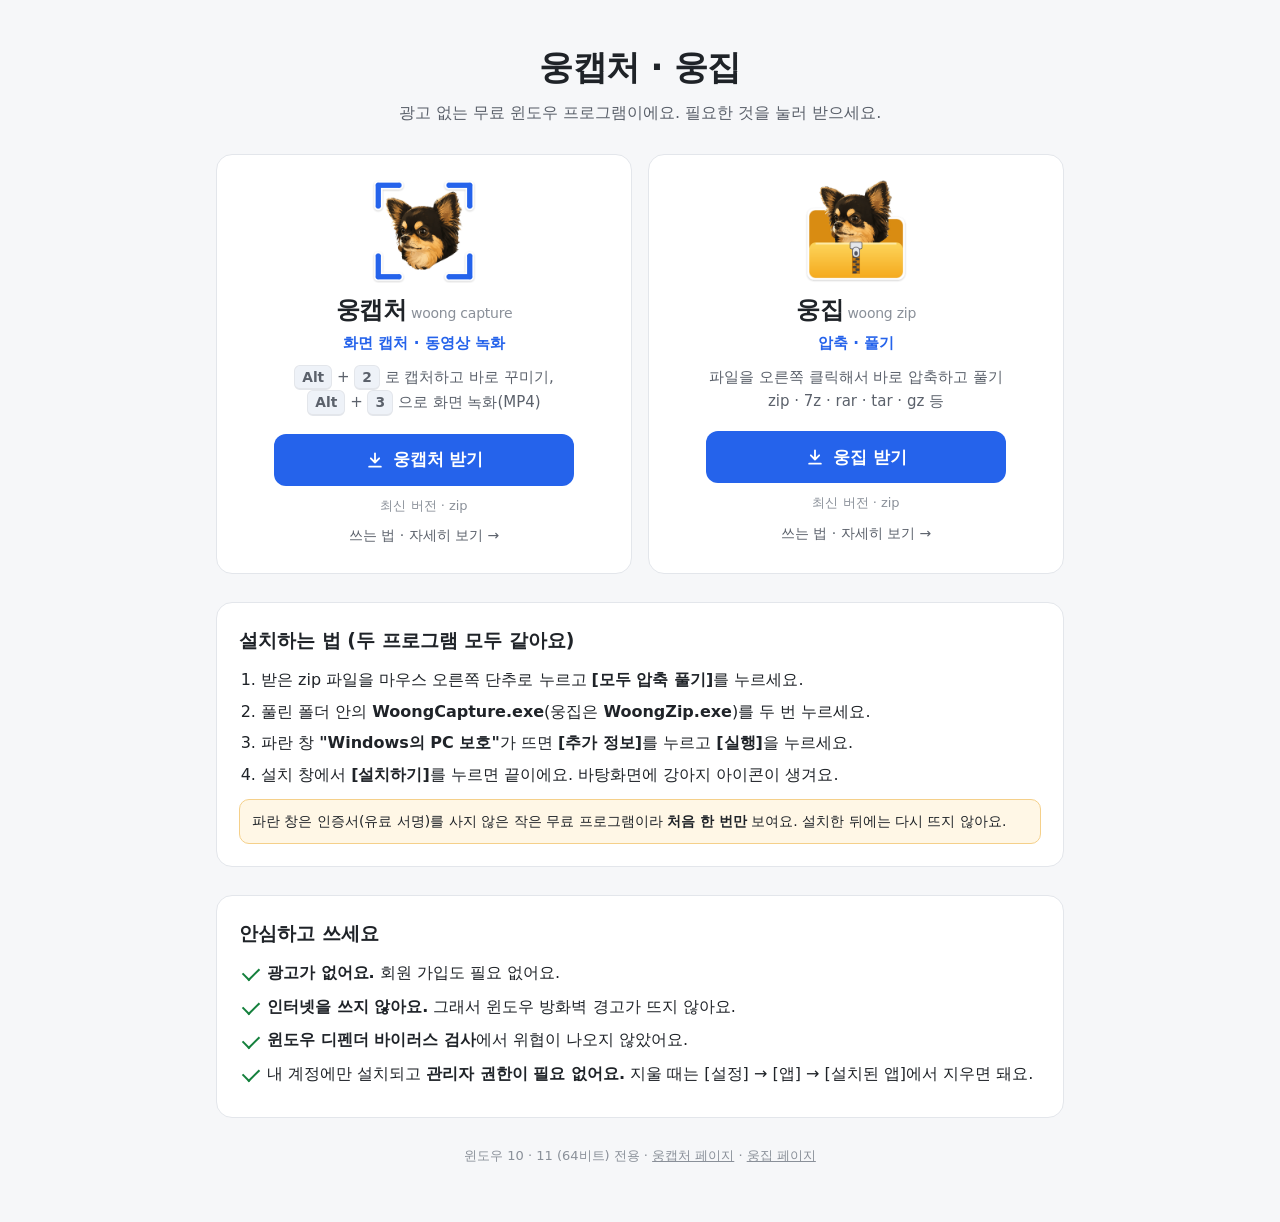
==== index.html @ 1b978e1c "웅캡처 · 웅집 한 곳에서 받는 페이지" ====
<!doctype html>
<html lang="ko">
<head>
<meta charset="utf-8">
<meta name="viewport" content="width=device-width, initial-scale=1">
<title>웅캡처 · 웅집 내려받기</title>
<meta name="description" content="광고 없는 무료 윈도우 프로그램 — 화면 캡처 · 녹화 '웅캡처', 압축 · 풀기 '웅집'">
<meta property="og:title" content="웅캡처 · 웅집 내려받기">
<meta property="og:description" content="광고 없는 무료 윈도우 프로그램 — 화면 캡처 · 녹화, 압축 · 풀기">
<meta property="og:image" content="https://joese0211.github.io/woong/woong-capture.png">
<link rel="icon" href="woong-zip.png">
<style>
:root {
  --bg: #F6F7F9; --card: #FFFFFF; --ink: #1F2328; --sub: #5B616B; --faint: #8A9099;
  --line: #E3E6EB; --accent: #2563EB; --accent-ink: #FFFFFF; --accent-hover: #1D4ED8;
  --soft: #EEF2F8; --ok: #15803D; --warn-bg: #FFF7E6; --warn-line: #F5D08A;
}
@media (prefers-color-scheme: dark) {
  :root:not([data-theme="light"]) {
    --bg: #15171A; --card: #1E2125; --ink: #ECEEF1; --sub: #AEB4BD; --faint: #858C96;
    --line: #2E3238; --accent: #4C82F7; --accent-ink: #FFFFFF; --accent-hover: #3B6FE0;
    --soft: #252A31; --ok: #4ADE80; --warn-bg: #2A2416; --warn-line: #6B5420;
  }
}
:root[data-theme="dark"] {
  --bg: #15171A; --card: #1E2125; --ink: #ECEEF1; --sub: #AEB4BD; --faint: #858C96;
  --line: #2E3238; --accent: #4C82F7; --accent-ink: #FFFFFF; --accent-hover: #3B6FE0;
  --soft: #252A31; --ok: #4ADE80; --warn-bg: #2A2416; --warn-line: #6B5420;
}
* { box-sizing: border-box; }
html { -webkit-text-size-adjust: 100%; }
body {
  margin: 0; background: var(--bg); color: var(--ink);
  font-family: "Pretendard", "Malgun Gothic", "Apple SD Gothic Neo", system-ui, sans-serif;
  line-height: 1.6; word-break: keep-all; overflow-wrap: anywhere;
}
main { max-width: 880px; margin: 0 auto; padding: 40px 16px 56px; }
header { text-align: center; margin-bottom: 28px; }
h1 { font-size: clamp(26px, 5vw, 34px); margin: 0 0 6px; letter-spacing: -0.02em; }
.lead { color: var(--sub); margin: 0; font-size: 16px; }
.cards { display: grid; grid-template-columns: repeat(auto-fit, minmax(280px, 1fr)); gap: 16px; }
.card {
  background: var(--card); border: 1px solid var(--line); border-radius: 16px; padding: 24px 22px 20px;
  display: flex; flex-direction: column; align-items: center; text-align: center;
}
.card img { width: 104px; height: 104px; margin-bottom: 8px; }
.card h2 { margin: 0; font-size: 24px; letter-spacing: -0.01em; }
.card h2 small { font-size: 14px; color: var(--faint); font-weight: 500; margin-left: 4px; }
.what { margin: 2px 0 10px; color: var(--accent); font-weight: 700; font-size: 15px; }
.desc { margin: 0 0 18px; color: var(--sub); font-size: 15px; }
.btn {
  display: inline-flex; align-items: center; justify-content: center; gap: 8px; width: 100%; max-width: 300px;
  min-height: 52px; padding: 12px 20px; border-radius: 12px; background: var(--accent); color: var(--accent-ink);
  font-size: 17px; font-weight: 700; text-decoration: none; transition: background .15s;
}
.btn:hover { background: var(--accent-hover); }
.btn:focus-visible, .more:focus-visible { outline: 3px solid var(--accent); outline-offset: 3px; }
.btn svg { width: 20px; height: 20px; flex: none; }
.meta { margin: 10px 0 2px; font-size: 13px; color: var(--faint); min-height: 1.6em; }
.more { font-size: 14px; color: var(--sub); text-decoration: none; padding: 6px 4px; }
.more:hover { color: var(--accent); text-decoration: underline; }
section { margin-top: 28px; background: var(--card); border: 1px solid var(--line); border-radius: 16px; padding: 22px; }
section h3 { margin: 0 0 12px; font-size: 19px; }
ol { margin: 0; padding-left: 22px; }
ol li { margin: 6px 0; }
kbd, .key {
  display: inline-block; padding: 0 7px; border: 1px solid var(--line); border-bottom-width: 2px; border-radius: 6px;
  background: var(--soft); font-family: inherit; font-size: 0.92em; font-weight: 600;
}
.exe { font-weight: 700; }
.note { margin: 12px 0 0; padding: 10px 12px; border-radius: 10px; background: var(--warn-bg);
  border: 1px solid var(--warn-line); font-size: 14px; color: var(--ink); }
ul.safe { list-style: none; margin: 0; padding: 0; }
ul.safe li { position: relative; padding-left: 28px; margin: 8px 0; }
ul.safe li::before {
  content: ""; position: absolute; left: 4px; top: 0.45em; width: 14px; height: 8px;
  border-left: 2.5px solid var(--ok); border-bottom: 2.5px solid var(--ok); transform: rotate(-45deg);
}
.mobile { display: none; margin: 0 0 18px; }
footer { margin-top: 28px; text-align: center; color: var(--faint); font-size: 13px; }
footer a { color: inherit; }
@media (max-width: 480px) {
  main { padding-top: 28px; }
  .card { padding: 20px 16px 16px; }
  section { padding: 18px 16px; }
}
</style>
</head>
<body>
<main>
  <header>
    <h1>웅캡처 · 웅집</h1>
    <p class="lead">광고 없는 무료 윈도우 프로그램이에요. 필요한 것을 눌러 받으세요.</p>
  </header>

  <p class="note mobile" id="mobile">휴대폰에서는 설치할 수 없어요. <b>PC(윈도우 10 · 11)</b>에서 이 페이지를 열어 받아 주세요.</p>

  <div class="cards">
    <article class="card">
      <img src="woong-capture.png" alt="웅캡처 아이콘 — 치와와와 캡처 테두리">
      <h2>웅캡처<small>woong capture</small></h2>
      <p class="what">화면 캡처 · 동영상 녹화</p>
      <p class="desc"><span class="key">Alt</span> + <span class="key">2</span> 로 캡처하고 바로 꾸미기,<br>
        <span class="key">Alt</span> + <span class="key">3</span> 으로 화면 녹화(MP4)</p>
      <a class="btn" href="https://github.com/joese0211/woong-capture/raw/main/download/woong-capture-windows.zip">
        <svg viewBox="0 0 24 24" fill="none" stroke="currentColor" stroke-width="2.2" stroke-linecap="round" stroke-linejoin="round" aria-hidden="true"><path d="M12 4v11M7 10l5 5 5-5M5 20h14"/></svg>
        웅캡처 받기</a>
      <p class="meta" id="meta-capture">최신 버전 · zip</p>
      <a class="more" href="https://github.com/joese0211/woong-capture">쓰는 법 · 자세히 보기 →</a>
    </article>

    <article class="card">
      <img src="woong-zip.png" alt="웅집 아이콘 — 지퍼 달린 노란 폴더 속 치와와">
      <h2>웅집<small>woong zip</small></h2>
      <p class="what">압축 · 풀기</p>
      <p class="desc">파일을 오른쪽 클릭해서 바로 압축하고 풀기<br>zip · 7z · rar · tar · gz 등</p>
      <a class="btn" href="https://github.com/joese0211/woong-zip/raw/main/download/woong-zip-windows.zip">
        <svg viewBox="0 0 24 24" fill="none" stroke="currentColor" stroke-width="2.2" stroke-linecap="round" stroke-linejoin="round" aria-hidden="true"><path d="M12 4v11M7 10l5 5 5-5M5 20h14"/></svg>
        웅집 받기</a>
      <p class="meta" id="meta-zip">최신 버전 · zip</p>
      <a class="more" href="https://github.com/joese0211/woong-zip">쓰는 법 · 자세히 보기 →</a>
    </article>
  </div>

  <section>
    <h3>설치하는 법 (두 프로그램 모두 같아요)</h3>
    <ol>
      <li>받은 zip 파일을 마우스 오른쪽 단추로 누르고 <b>[모두 압축 풀기]</b>를 누르세요.</li>
      <li>풀린 폴더 안의 <span class="exe">WoongCapture.exe</span>(웅집은 <span class="exe">WoongZip.exe</span>)를 두 번 누르세요.</li>
      <li>파란 창 <b>"Windows의 PC 보호"</b>가 뜨면 <b>[추가 정보]</b>를 누르고 <b>[실행]</b>을 누르세요.</li>
      <li>설치 창에서 <b>[설치하기]</b>를 누르면 끝이에요. 바탕화면에 강아지 아이콘이 생겨요.</li>
    </ol>
    <p class="note">파란 창은 인증서(유료 서명)를 사지 않은 작은 무료 프로그램이라 <b>처음 한 번만</b> 보여요. 설치한 뒤에는 다시 뜨지 않아요.</p>
  </section>

  <section>
    <h3>안심하고 쓰세요</h3>
    <ul class="safe">
      <li><b>광고가 없어요.</b> 회원 가입도 필요 없어요.</li>
      <li><b>인터넷을 쓰지 않아요.</b> 그래서 윈도우 방화벽 경고가 뜨지 않아요.</li>
      <li><b>윈도우 디펜더 바이러스 검사</b>에서 위협이 나오지 않았어요.</li>
      <li>내 계정에만 설치되고 <b>관리자 권한이 필요 없어요.</b> 지울 때는 [설정] → [앱] → [설치된 앱]에서 지우면 돼요.</li>
    </ul>
  </section>

  <footer>
    윈도우 10 · 11 (64비트) 전용 ·
    <a href="https://github.com/joese0211/woong-capture">웅캡처 페이지</a> ·
    <a href="https://github.com/joese0211/woong-zip">웅집 페이지</a>
  </footer>
</main>
<script>
// 휴대폰으로 열면 'PC에서 받아 주세요' 안내를 보여 준다
if (/Android|iPhone|iPad|iPod|Mobile/i.test(navigator.userAgent)) {
  document.getElementById("mobile").style.display = "block";
}
// 버전 · 크기는 각 프로그램 페이지(README)에서 그때그때 읽어 온다 — 새 버전을 올려도 이 페이지는 고칠 필요 없음
[["woong-capture", "웅캡처", "meta-capture"], ["woong-zip", "웅집", "meta-zip"]].forEach(function (a) {
  fetch("https://raw.githubusercontent.com/joese0211/" + a[0] + "/main/README.md", { cache: "no-store" })
    .then(function (r) { return r.ok ? r.text() : ""; })
    .then(function (t) {
      var m = t.match(new RegExp(a[1] + " ([0-9.]+) 내려받기 \\(zip, ([0-9.]+ ?MB)\\)"));
      if (m) document.getElementById(a[2]).textContent = "버전 " + m[1] + " · " + m[2] + " · zip";
    })
    .catch(function () {});
});
</script>
</body>
</html>
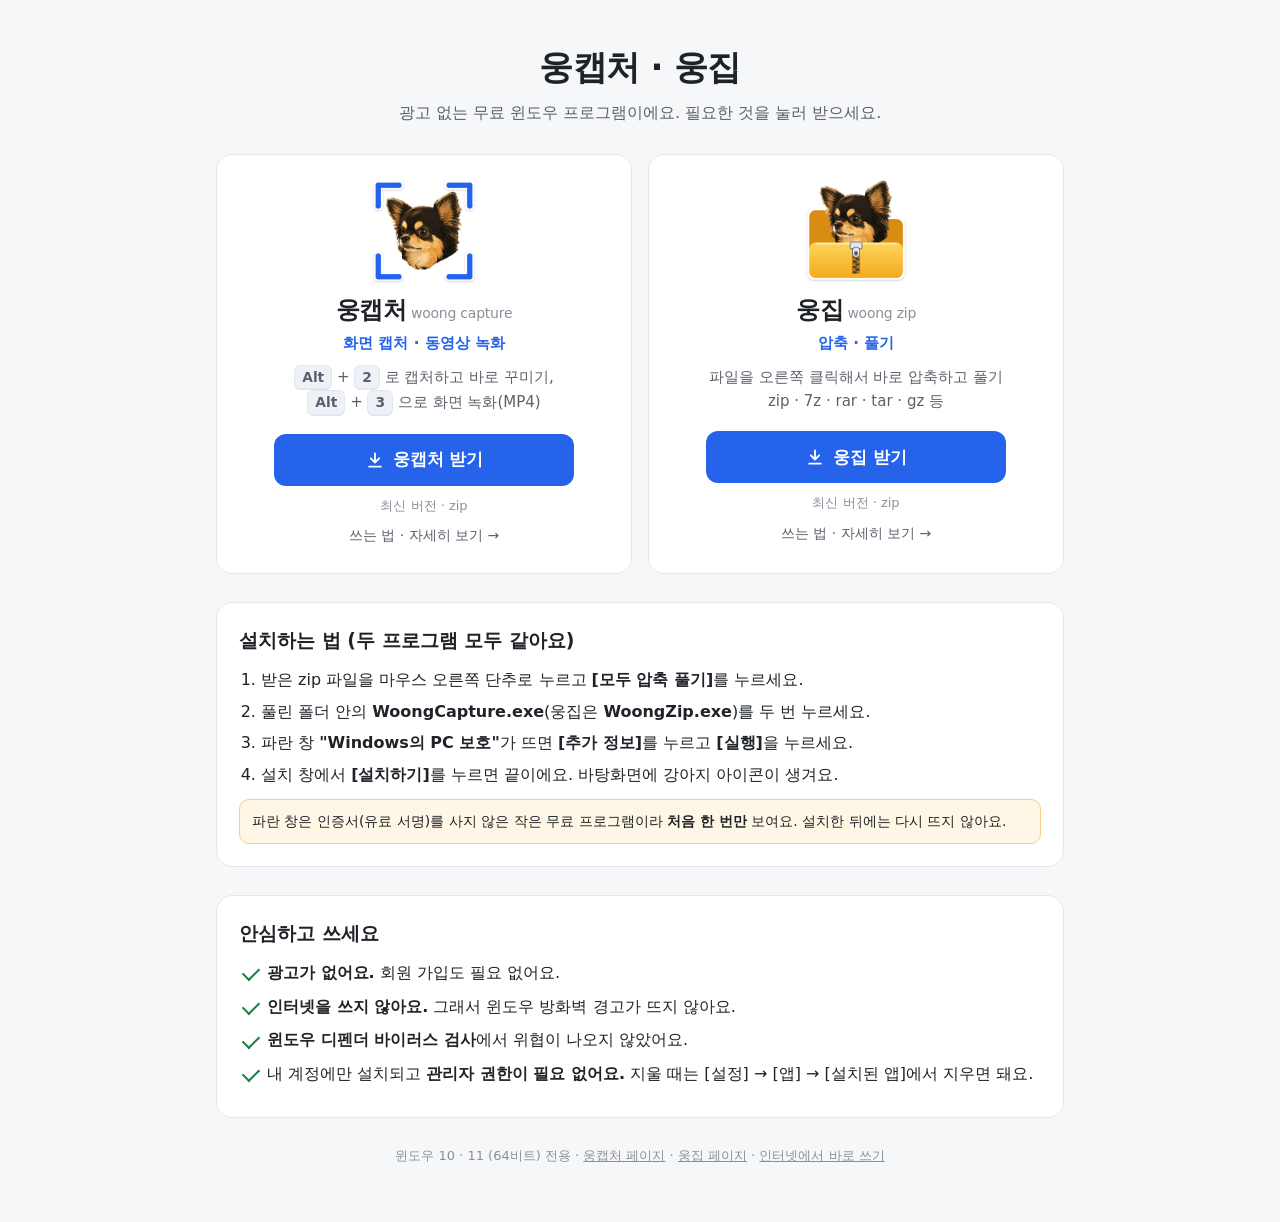
==== commit c503edbd: "웅 인터넷판(web/) 1차 공개: 웅PDF · 웅집 · 웅누끼 · 웅캡처 꾸미기 · 웅3D (빌드 결과만, 소스맵 없음) + 받기 페이지에 링크 한 줄" ====
--- a/index.html
+++ b/index.html
@@ -114,7 +114,7 @@
       <h2>웅집<small>woong zip</small></h2>
       <p class="what">압축 · 풀기</p>
       <p class="desc">파일을 오른쪽 클릭해서 바로 압축하고 풀기<br>zip · 7z · rar · tar · gz 등</p>
-      <a class="btn" href="https://github.com/joese0211/woong-zip/raw/main/download/woong-zip-windows.zip">
+      <a class="btn" href="https://github.com/joese0211/woongtools/releases/download/zip-v1.3.2/WoongZip-1.3.2-windows.zip">
         <svg viewBox="0 0 24 24" fill="none" stroke="currentColor" stroke-width="2.2" stroke-linecap="round" stroke-linejoin="round" aria-hidden="true"><path d="M12 4v11M7 10l5 5 5-5M5 20h14"/></svg>
         웅집 받기</a>
       <p class="meta" id="meta-zip">최신 버전 · zip</p>
@@ -146,7 +146,8 @@
   <footer>
     윈도우 10 · 11 (64비트) 전용 ·
     <a href="https://github.com/joese0211/woong-capture">웅캡처 페이지</a> ·
-    <a href="https://github.com/joese0211/woong-zip">웅집 페이지</a>
+    <a href="https://github.com/joese0211/woong-zip">웅집 페이지</a> ·
+    <a href="web/">인터넷에서 바로 쓰기</a>
   </footer>
 </main>
 <script>
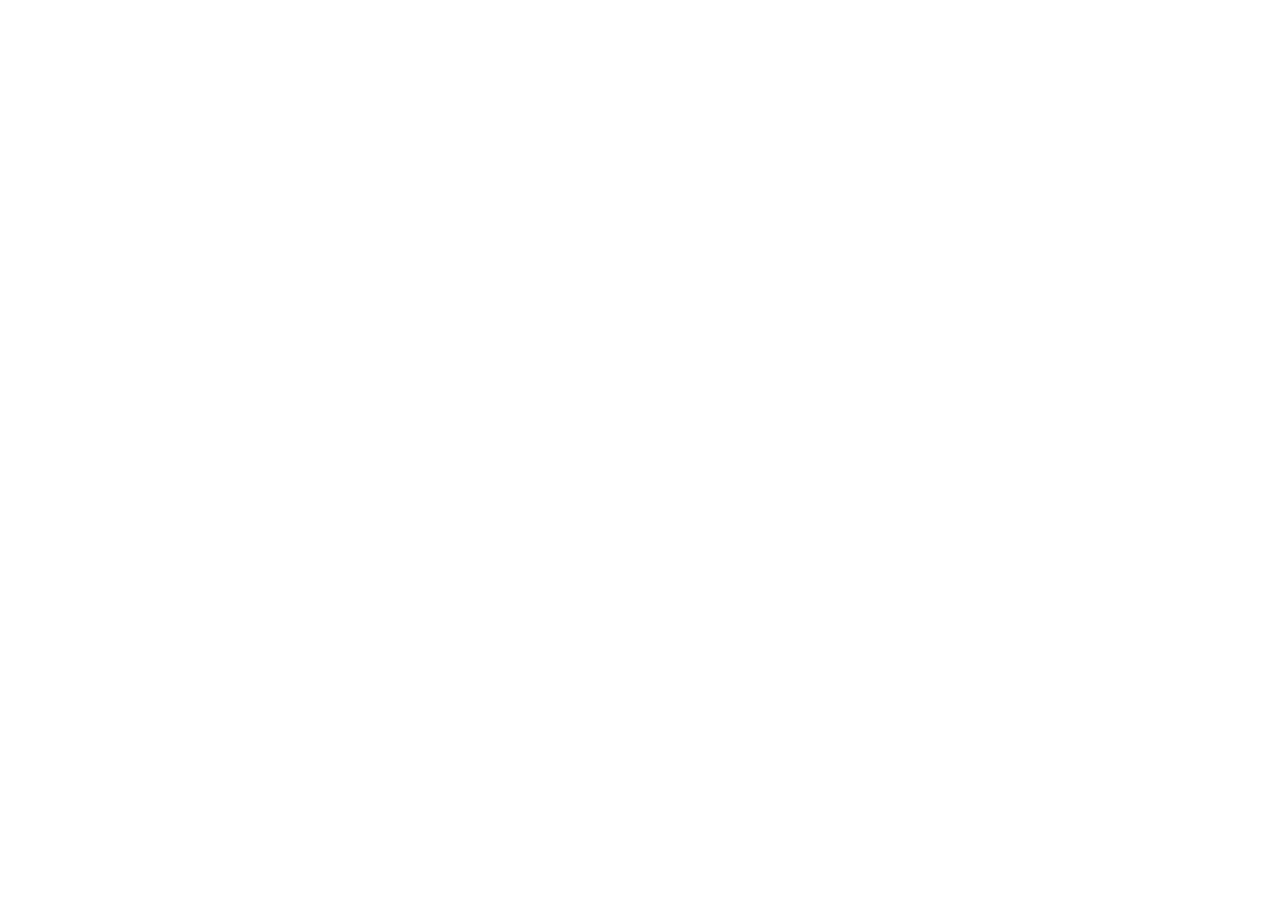
==== commit 33d5fc00: "웅툴즈 바로쓰기 전체 QA 고침 반영(웅PDF · 웅집 · 웅누끼 가속 파일 · 캡처 꾸미기 · 웅HWP) · pdfjs 글자표 추가 · 옛 jsep 지움 · .nojekyll ·" ====
--- a/index.html
+++ b/index.html
@@ -3,168 +3,12 @@
 <head>
 <meta charset="utf-8">
 <meta name="viewport" content="width=device-width, initial-scale=1">
-<title>웅캡처 · 웅집 내려받기</title>
-<meta name="description" content="광고 없는 무료 윈도우 프로그램 — 화면 캡처 · 녹화 '웅캡처', 압축 · 풀기 '웅집'">
-<meta property="og:title" content="웅캡처 · 웅집 내려받기">
-<meta property="og:description" content="광고 없는 무료 윈도우 프로그램 — 화면 캡처 · 녹화, 압축 · 풀기">
-<meta property="og:image" content="https://joese0211.github.io/woong/woong-capture.png">
-<link rel="icon" href="woong-zip.png">
-<style>
-:root {
-  --bg: #F6F7F9; --card: #FFFFFF; --ink: #1F2328; --sub: #5B616B; --faint: #8A9099;
-  --line: #E3E6EB; --accent: #2563EB; --accent-ink: #FFFFFF; --accent-hover: #1D4ED8;
-  --soft: #EEF2F8; --ok: #15803D; --warn-bg: #FFF7E6; --warn-line: #F5D08A;
-}
-@media (prefers-color-scheme: dark) {
-  :root:not([data-theme="light"]) {
-    --bg: #15171A; --card: #1E2125; --ink: #ECEEF1; --sub: #AEB4BD; --faint: #858C96;
-    --line: #2E3238; --accent: #4C82F7; --accent-ink: #FFFFFF; --accent-hover: #3B6FE0;
-    --soft: #252A31; --ok: #4ADE80; --warn-bg: #2A2416; --warn-line: #6B5420;
-  }
-}
-:root[data-theme="dark"] {
-  --bg: #15171A; --card: #1E2125; --ink: #ECEEF1; --sub: #AEB4BD; --faint: #858C96;
-  --line: #2E3238; --accent: #4C82F7; --accent-ink: #FFFFFF; --accent-hover: #3B6FE0;
-  --soft: #252A31; --ok: #4ADE80; --warn-bg: #2A2416; --warn-line: #6B5420;
-}
-* { box-sizing: border-box; }
-html { -webkit-text-size-adjust: 100%; }
-body {
-  margin: 0; background: var(--bg); color: var(--ink);
-  font-family: "Pretendard", "Malgun Gothic", "Apple SD Gothic Neo", system-ui, sans-serif;
-  line-height: 1.6; word-break: keep-all; overflow-wrap: anywhere;
-}
-main { max-width: 880px; margin: 0 auto; padding: 40px 16px 56px; }
-header { text-align: center; margin-bottom: 28px; }
-h1 { font-size: clamp(26px, 5vw, 34px); margin: 0 0 6px; letter-spacing: -0.02em; }
-.lead { color: var(--sub); margin: 0; font-size: 16px; }
-.cards { display: grid; grid-template-columns: repeat(auto-fit, minmax(280px, 1fr)); gap: 16px; }
-.card {
-  background: var(--card); border: 1px solid var(--line); border-radius: 16px; padding: 24px 22px 20px;
-  display: flex; flex-direction: column; align-items: center; text-align: center;
-}
-.card img { width: 104px; height: 104px; margin-bottom: 8px; }
-.card h2 { margin: 0; font-size: 24px; letter-spacing: -0.01em; }
-.card h2 small { font-size: 14px; color: var(--faint); font-weight: 500; margin-left: 4px; }
-.what { margin: 2px 0 10px; color: var(--accent); font-weight: 700; font-size: 15px; }
-.desc { margin: 0 0 18px; color: var(--sub); font-size: 15px; }
-.btn {
-  display: inline-flex; align-items: center; justify-content: center; gap: 8px; width: 100%; max-width: 300px;
-  min-height: 52px; padding: 12px 20px; border-radius: 12px; background: var(--accent); color: var(--accent-ink);
-  font-size: 17px; font-weight: 700; text-decoration: none; transition: background .15s;
-}
-.btn:hover { background: var(--accent-hover); }
-.btn:focus-visible, .more:focus-visible { outline: 3px solid var(--accent); outline-offset: 3px; }
-.btn svg { width: 20px; height: 20px; flex: none; }
-.meta { margin: 10px 0 2px; font-size: 13px; color: var(--faint); min-height: 1.6em; }
-.more { font-size: 14px; color: var(--sub); text-decoration: none; padding: 6px 4px; }
-.more:hover { color: var(--accent); text-decoration: underline; }
-section { margin-top: 28px; background: var(--card); border: 1px solid var(--line); border-radius: 16px; padding: 22px; }
-section h3 { margin: 0 0 12px; font-size: 19px; }
-ol { margin: 0; padding-left: 22px; }
-ol li { margin: 6px 0; }
-kbd, .key {
-  display: inline-block; padding: 0 7px; border: 1px solid var(--line); border-bottom-width: 2px; border-radius: 6px;
-  background: var(--soft); font-family: inherit; font-size: 0.92em; font-weight: 600;
-}
-.exe { font-weight: 700; }
-.note { margin: 12px 0 0; padding: 10px 12px; border-radius: 10px; background: var(--warn-bg);
-  border: 1px solid var(--warn-line); font-size: 14px; color: var(--ink); }
-ul.safe { list-style: none; margin: 0; padding: 0; }
-ul.safe li { position: relative; padding-left: 28px; margin: 8px 0; }
-ul.safe li::before {
-  content: ""; position: absolute; left: 4px; top: 0.45em; width: 14px; height: 8px;
-  border-left: 2.5px solid var(--ok); border-bottom: 2.5px solid var(--ok); transform: rotate(-45deg);
-}
-.mobile { display: none; margin: 0 0 18px; }
-footer { margin-top: 28px; text-align: center; color: var(--faint); font-size: 13px; }
-footer a { color: inherit; }
-@media (max-width: 480px) {
-  main { padding-top: 28px; }
-  .card { padding: 20px 16px 16px; }
-  section { padding: 18px 16px; }
-}
-</style>
+<title>웅툴즈로 옮겼어요</title>
+<meta name="robots" content="noindex">
+<link rel="canonical" href="https://woongtools.com/">
+<meta http-equiv="refresh" content="0; url=https://woongtools.com/">
 </head>
 <body>
-<main>
-  <header>
-    <h1>웅캡처 · 웅집</h1>
-    <p class="lead">광고 없는 무료 윈도우 프로그램이에요. 필요한 것을 눌러 받으세요.</p>
-  </header>
-
-  <p class="note mobile" id="mobile">휴대폰에서는 설치할 수 없어요. <b>PC(윈도우 10 · 11)</b>에서 이 페이지를 열어 받아 주세요.</p>
-
-  <div class="cards">
-    <article class="card">
-      <img src="woong-capture.png" alt="웅캡처 아이콘 — 치와와와 캡처 테두리">
-      <h2>웅캡처<small>woong capture</small></h2>
-      <p class="what">화면 캡처 · 동영상 녹화</p>
-      <p class="desc"><span class="key">Alt</span> + <span class="key">2</span> 로 캡처하고 바로 꾸미기,<br>
-        <span class="key">Alt</span> + <span class="key">3</span> 으로 화면 녹화(MP4)</p>
-      <a class="btn" href="https://github.com/joese0211/woong-capture/raw/main/download/woong-capture-windows.zip">
-        <svg viewBox="0 0 24 24" fill="none" stroke="currentColor" stroke-width="2.2" stroke-linecap="round" stroke-linejoin="round" aria-hidden="true"><path d="M12 4v11M7 10l5 5 5-5M5 20h14"/></svg>
-        웅캡처 받기</a>
-      <p class="meta" id="meta-capture">최신 버전 · zip</p>
-      <a class="more" href="https://github.com/joese0211/woong-capture">쓰는 법 · 자세히 보기 →</a>
-    </article>
-
-    <article class="card">
-      <img src="woong-zip.png" alt="웅집 아이콘 — 지퍼 달린 노란 폴더 속 치와와">
-      <h2>웅집<small>woong zip</small></h2>
-      <p class="what">압축 · 풀기</p>
-      <p class="desc">파일을 오른쪽 클릭해서 바로 압축하고 풀기<br>zip · 7z · rar · tar · gz 등</p>
-      <a class="btn" href="https://github.com/joese0211/woongtools/releases/download/zip-v1.3.2/WoongZip-1.3.2-windows.zip">
-        <svg viewBox="0 0 24 24" fill="none" stroke="currentColor" stroke-width="2.2" stroke-linecap="round" stroke-linejoin="round" aria-hidden="true"><path d="M12 4v11M7 10l5 5 5-5M5 20h14"/></svg>
-        웅집 받기</a>
-      <p class="meta" id="meta-zip">최신 버전 · zip</p>
-      <a class="more" href="https://github.com/joese0211/woong-zip">쓰는 법 · 자세히 보기 →</a>
-    </article>
-  </div>
-
-  <section>
-    <h3>설치하는 법 (두 프로그램 모두 같아요)</h3>
-    <ol>
-      <li>받은 zip 파일을 마우스 오른쪽 단추로 누르고 <b>[모두 압축 풀기]</b>를 누르세요.</li>
-      <li>풀린 폴더 안의 <span class="exe">WoongCapture.exe</span>(웅집은 <span class="exe">WoongZip.exe</span>)를 두 번 누르세요.</li>
-      <li>파란 창 <b>"Windows의 PC 보호"</b>가 뜨면 <b>[추가 정보]</b>를 누르고 <b>[실행]</b>을 누르세요.</li>
-      <li>설치 창에서 <b>[설치하기]</b>를 누르면 끝이에요. 바탕화면에 강아지 아이콘이 생겨요.</li>
-    </ol>
-    <p class="note">파란 창은 인증서(유료 서명)를 사지 않은 작은 무료 프로그램이라 <b>처음 한 번만</b> 보여요. 설치한 뒤에는 다시 뜨지 않아요.</p>
-  </section>
-
-  <section>
-    <h3>안심하고 쓰세요</h3>
-    <ul class="safe">
-      <li><b>광고가 없어요.</b> 회원 가입도 필요 없어요.</li>
-      <li><b>인터넷을 쓰지 않아요.</b> 그래서 윈도우 방화벽 경고가 뜨지 않아요.</li>
-      <li><b>윈도우 디펜더 바이러스 검사</b>에서 위협이 나오지 않았어요.</li>
-      <li>내 계정에만 설치되고 <b>관리자 권한이 필요 없어요.</b> 지울 때는 [설정] → [앱] → [설치된 앱]에서 지우면 돼요.</li>
-    </ul>
-  </section>
-
-  <footer>
-    윈도우 10 · 11 (64비트) 전용 ·
-    <a href="https://github.com/joese0211/woong-capture">웅캡처 페이지</a> ·
-    <a href="https://github.com/joese0211/woong-zip">웅집 페이지</a> ·
-    <a href="web/">인터넷에서 바로 쓰기</a>
-  </footer>
-</main>
-<script>
-// 휴대폰으로 열면 'PC에서 받아 주세요' 안내를 보여 준다
-if (/Android|iPhone|iPad|iPod|Mobile/i.test(navigator.userAgent)) {
-  document.getElementById("mobile").style.display = "block";
-}
-// 버전 · 크기는 각 프로그램 페이지(README)에서 그때그때 읽어 온다 — 새 버전을 올려도 이 페이지는 고칠 필요 없음
-[["woong-capture", "웅캡처", "meta-capture"], ["woong-zip", "웅집", "meta-zip"]].forEach(function (a) {
-  fetch("https://raw.githubusercontent.com/joese0211/" + a[0] + "/main/README.md", { cache: "no-store" })
-    .then(function (r) { return r.ok ? r.text() : ""; })
-    .then(function (t) {
-      var m = t.match(new RegExp(a[1] + " ([0-9.]+) 내려받기 \\(zip, ([0-9.]+ ?MB)\\)"));
-      if (m) document.getElementById(a[2]).textContent = "버전 " + m[1] + " · " + m[2] + " · zip";
-    })
-    .catch(function () {});
-});
-</script>
+<p><a href="https://woongtools.com/">웅툴즈(woongtools.com)로 가기</a></p>
 </body>
-</html>
+</html>
